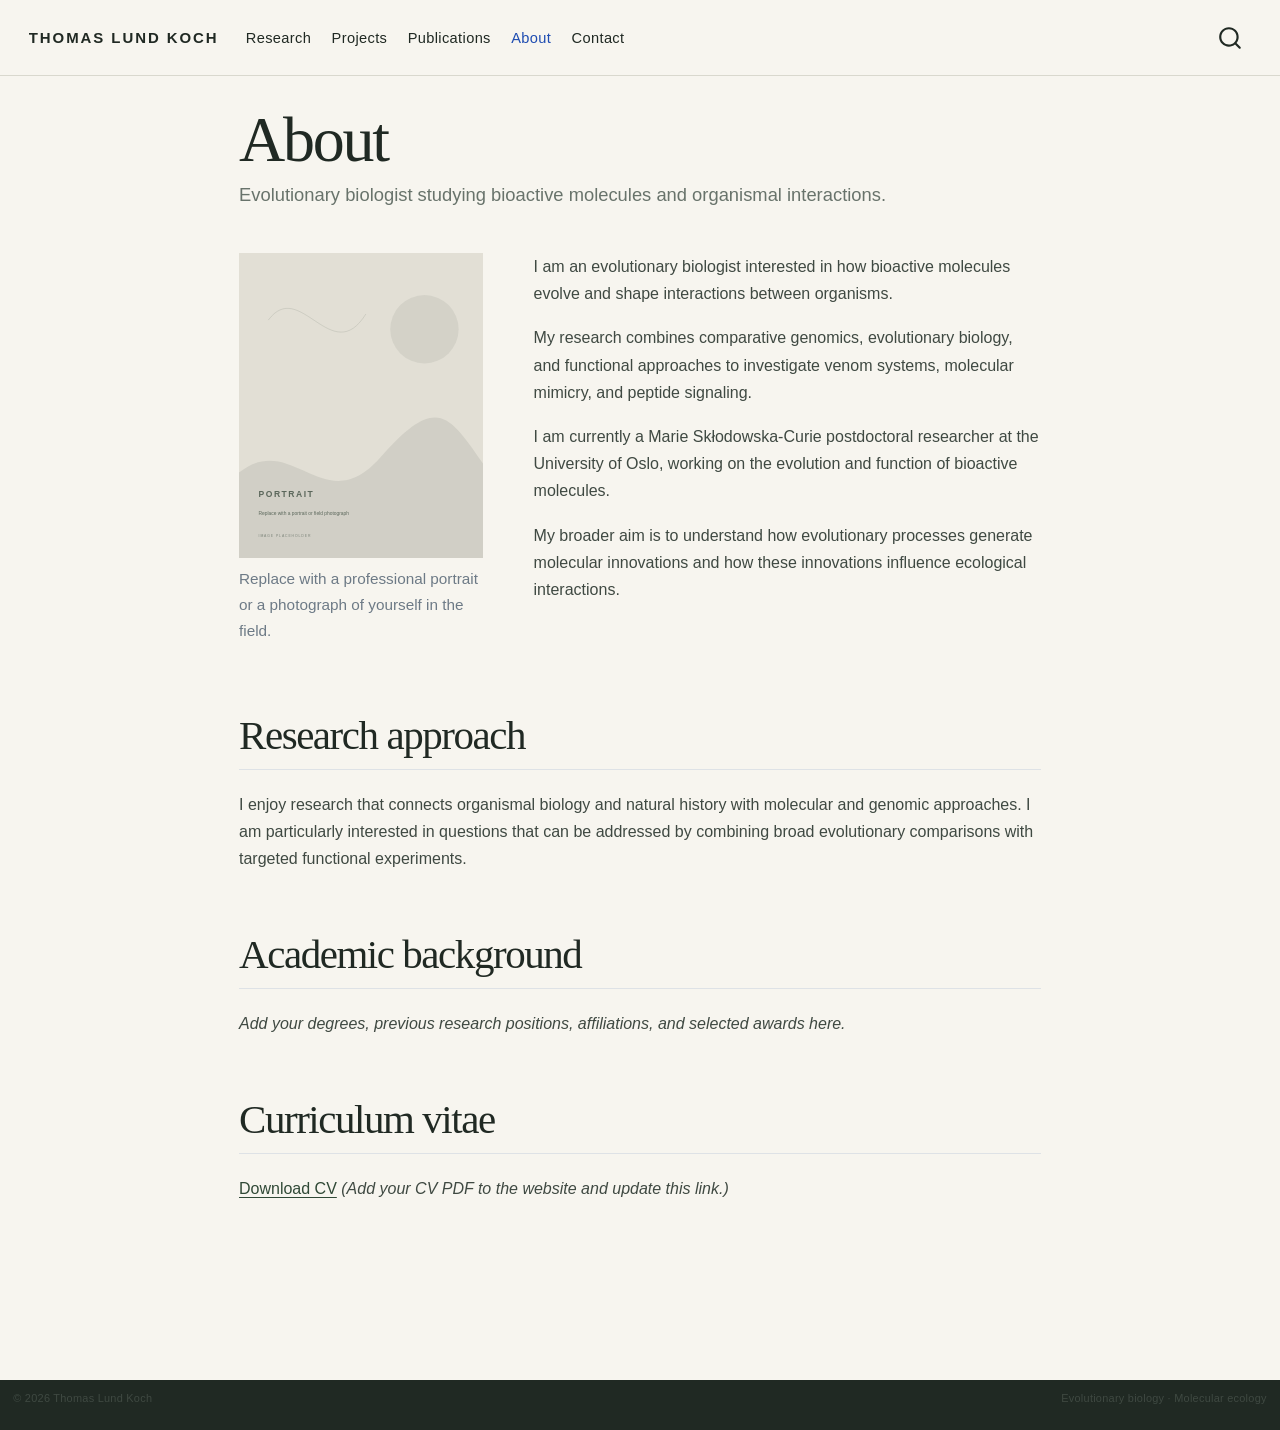
==== docs/about.html @ b904b3fa "initial commit" ====
<!DOCTYPE html>
<html xmlns="http://www.w3.org/1999/xhtml" lang="en" xml:lang="en"><head>

<meta charset="utf-8">
<meta name="generator" content="quarto-1.11.9">

<meta name="viewport" content="width=device-width, initial-scale=1.0, user-scalable=yes">


<title>About – Thomas Lund Koch</title>
<style>
/* Default styles provided by pandoc.
** See https://pandoc.org/MANUAL.html#variables-for-html for config info.
*/
span.smallcaps{font-variant: small-caps;}
div.columns{display: flex; gap: 1.5em;}
div.column{flex: auto;}
@media screen {
div.columns{gap: min(4vw, 1.5em);}
div.column{overflow-x: auto;}
}
div.hanging-indent{margin-left: 1.5em; text-indent: -1.5em;}
ul.task-list{list-style: none;}
ul.task-list li input[type="checkbox"] {
  width: 0.8em;
  margin: 0 0.8em 0.2em -1em; /* quarto-specific, see https://github.com/quarto-dev/quarto-cli/issues/4556 */ 
  vertical-align: middle;
}
</style>


<script src="site_libs/quarto-nav/quarto-nav.js"></script>
<script src="site_libs/clipboard/clipboard.min.js"></script>
<script src="site_libs/quarto-search/autocomplete.umd.js"></script>
<script src="site_libs/quarto-search/fuse.min.js"></script>
<script src="site_libs/quarto-search/quarto-search.js"></script>
<meta name="quarto:offset" content="./">
<script src="site_libs/quarto-html/quarto.js" type="module"></script>
<script src="site_libs/quarto-html/tabsets/tabsets.js" type="module"></script>
<script src="site_libs/quarto-html/scrollable-regions/scrollable-regions.js" type="module"></script>
<script src="site_libs/quarto-html/popper.min.js"></script>
<script src="site_libs/quarto-html/tippy.umd.min.js"></script>
<script src="site_libs/quarto-html/anchor.min.js"></script>
<link href="site_libs/quarto-html/tippy.css" rel="stylesheet">
<link href="site_libs/quarto-html/quarto-syntax-highlighting-63b5708e65d6cd79cd7618c58d0c21e7.css" rel="stylesheet" id="quarto-text-highlighting-styles">
<script src="site_libs/bootstrap/bootstrap.min.js"></script>
<link href="site_libs/bootstrap/bootstrap-icons.css" rel="stylesheet">
<link href="site_libs/bootstrap/bootstrap-33f1bcf235c1fbcba1b344bb60ad3398.min.css" rel="stylesheet" append-hash="true" id="quarto-bootstrap" data-mode="light">
<script id="quarto-search-options" type="application/json">{
  "location": "navbar",
  "copy-button": false,
  "collapse-after": 3,
  "panel-placement": "end",
  "type": "overlay",
  "limit": 50,
  "keyboard-shortcut": [
    "f",
    "/",
    "s"
  ],
  "show-item-context": false,
  "language": {
    "search-no-results-text": "No results",
    "search-matching-documents-text": "matching documents",
    "search-copy-link-title": "Copy link to search",
    "search-hide-matches-text": "Hide additional matches",
    "search-more-match-text": "more match in this document",
    "search-more-matches-text": "more matches in this document",
    "search-clear-button-title": "Clear",
    "search-text-placeholder": "",
    "search-detached-cancel-button-title": "Cancel",
    "search-submit-button-title": "Submit",
    "search-label": "Search"
  }
}</script>
<style>html{ scroll-behavior: smooth; }</style>


<link rel="stylesheet" href="styles.css">
</head>

<body class="nav-fixed fullcontent quarto-light"><a id="quarto-skip-link" class="visually-hidden-focusable" href="#quarto-document-content">Skip to main content</a>

<div id="quarto-search-results"></div>
  <header id="quarto-header" class="headroom fixed-top">
    <nav class="navbar navbar-expand-lg " data-bs-theme="dark" aria-label="Site">
      <div class="navbar-container container-fluid">
      <div class="navbar-brand-container mx-auto">
    <a class="navbar-brand" href="./index.html">
    <span class="navbar-title">THOMAS LUND KOCH</span>
    </a>
  </div>
          <button class="navbar-toggler" type="button" data-bs-toggle="collapse" data-bs-target="#navbarCollapse" aria-controls="navbarCollapse" aria-expanded="false" aria-label="Toggle navigation" onclick="if (window.quartoToggleHeadroom) { window.quartoToggleHeadroom(); }">
  <span class="navbar-toggler-icon"></span>
</button>
          <div class="collapse navbar-collapse" id="navbarCollapse">
            <ul class="navbar-nav navbar-nav-scroll me-auto">
  <li class="nav-item">
    <a class="nav-link" href="./research.html"> 
<span class="menu-text">Research</span></a>
  </li>  
  <li class="nav-item">
    <a class="nav-link" href="./projects.html"> 
<span class="menu-text">Projects</span></a>
  </li>  
  <li class="nav-item">
    <a class="nav-link" href="./publications.html"> 
<span class="menu-text">Publications</span></a>
  </li>  
  <li class="nav-item">
    <a class="nav-link active" href="./about.html" aria-current="page"> 
<span class="menu-text">About</span></a>
  </li>  
  <li class="nav-item">
    <a class="nav-link" href="./contact.html"> 
<span class="menu-text">Contact</span></a>
  </li>  
</ul>
          </div> <!-- /navcollapse -->
            <div class="quarto-navbar-tools">
</div>
            <div id="quarto-search" class="" title="Search"></div>
      </div> <!-- /container-fluid -->
    </nav>
</header>
<!-- content -->
<div id="quarto-content" class="quarto-container page-columns page-rows-contents page-layout-article page-navbar">
<!-- sidebar -->
<!-- margin-sidebar -->
    
<!-- main -->
<main class="content" id="quarto-document-content" tabindex="-1">

<header id="title-block-header" class="quarto-title-block default">
<div class="quarto-title">
<h1 class="title">About</h1>
<p class="subtitle lead">Evolutionary biologist studying bioactive molecules and organismal interactions.</p>
</div>



<div class="quarto-title-meta">

    
  
    
  </div>
  


</header>


<div class="about-grid">
<div class="about-photo">
<div class="quarto-figure quarto-figure-center">
<figure class="figure">
<p><img src="images/portrait-placeholder.svg" class="portrait-image img-fluid figure-img"></p>
<figcaption>Replace with a professional portrait or a photograph of yourself in the field.</figcaption>
</figure>
</div>
</div>
<div class="about-copy">
<p>I am an evolutionary biologist interested in how bioactive molecules evolve and shape interactions between organisms.</p>
<p>My research combines comparative genomics, evolutionary biology, and functional approaches to investigate venom systems, molecular mimicry, and peptide signaling.</p>
<p>I am currently a Marie Skłodowska-Curie postdoctoral researcher at the University of Oslo, working on the evolution and function of bioactive molecules.</p>
<p>My broader aim is to understand how evolutionary processes generate molecular innovations and how these innovations influence ecological interactions.</p>
</div>
</div>
<section id="research-approach" class="level2">
<h2 class="anchored" data-anchor-id="research-approach">Research approach</h2>
<p>I enjoy research that connects organismal biology and natural history with molecular and genomic approaches. I am particularly interested in questions that can be addressed by combining broad evolutionary comparisons with targeted functional experiments.</p>
</section>
<section id="academic-background" class="level2">
<h2 class="anchored" data-anchor-id="academic-background">Academic background</h2>
<p><em>Add your degrees, previous research positions, affiliations, and selected awards here.</em></p>
</section>
<section id="curriculum-vitae" class="level2">
<h2 class="anchored" data-anchor-id="curriculum-vitae">Curriculum vitae</h2>
<p><a href="#">Download CV</a> <em>(Add your CV PDF to the website and update this link.)</em></p>


</section>

</main> <!-- /main -->
<script id="quarto-html-after-body" type="application/javascript">
  window.document.addEventListener("DOMContentLoaded", function (event) {
    const icon = "";
    const anchorJS = new window.AnchorJS();
    anchorJS.options = {
      placement: 'right',
      icon: icon
    };
    anchorJS.add('.anchored');
    const isCodeAnnotation = (el) => {
      for (const clz of el.classList) {
        if (clz.startsWith('code-annotation-')) {                     
          return true;
        }
      }
      return false;
    }
    const onCopySuccess = function(e) {
      // button target
      const button = e.trigger;
      // don't keep focus
      button.blur();
      // flash "checked"
      button.classList.add('code-copy-button-checked');
      var currentTitle = button.getAttribute("title");
      button.setAttribute("title", "Copied!");
      let tooltip;
      if (window.bootstrap) {
        button.setAttribute("data-bs-toggle", "tooltip");
        button.setAttribute("data-bs-placement", "left");
        button.setAttribute("data-bs-title", "Copied!");
        tooltip = new bootstrap.Tooltip(button, 
          { trigger: "manual", 
            customClass: "code-copy-button-tooltip",
            offset: [0, -8]});
        tooltip.show();    
      }
      setTimeout(function() {
        if (tooltip) {
          tooltip.hide();
          button.removeAttribute("data-bs-title");
          button.removeAttribute("data-bs-toggle");
          button.removeAttribute("data-bs-placement");
        }
        button.setAttribute("title", currentTitle);
        button.classList.remove('code-copy-button-checked');
      }, 1000);
      // clear code selection
      e.clearSelection();
    }
    const getTextToCopy = function(trigger) {
      const outerScaffold = trigger.parentElement.cloneNode(true);
      const codeEl = outerScaffold.querySelector('code');
      for (const childEl of codeEl.children) {
        if (isCodeAnnotation(childEl)) {
          childEl.remove();
        }
      }
      return codeEl.innerText;
    }
    const clipboard = new window.ClipboardJS('.code-copy-button:not([data-in-quarto-modal])', {
      text: getTextToCopy
    });
    clipboard.on('success', onCopySuccess);
    if (window.document.getElementById('quarto-embedded-source-code-modal')) {
      const clipboardModal = new window.ClipboardJS('.code-copy-button[data-in-quarto-modal]', {
        text: getTextToCopy,
        container: window.document.getElementById('quarto-embedded-source-code-modal')
      });
      clipboardModal.on('success', onCopySuccess);
    }
      var localhostRegex = new RegExp(/^(?:http|https):\/\/localhost\:?[0-9]*\//);
      var mailtoRegex = new RegExp(/^mailto:/);
        var filterRegex = new RegExp('/' + window.location.host + '/');
      const newWindowLabel = "(opens in a new tab)";
      const newWindowNoteId = "quarto-ext-newwindow-label";
      // Links reference one hidden label through aria-describedby, so the
      // announcement never changes their accessible name.
      var describeNewWindow = (link) => {
        if (!window.document.getElementById(newWindowNoteId)) {
          var newWindowNote = window.document.createElement("span");
          newWindowNote.id = newWindowNoteId;
          newWindowNote.hidden = true;
          newWindowNote.textContent = newWindowLabel;
          window.document.body.appendChild(newWindowNote);
        }
        var describedBy = (link.getAttribute("aria-describedby") || "").split(/\s+/).filter(Boolean);
        if (!describedBy.includes(newWindowNoteId)) {
          describedBy.push(newWindowNoteId);
          link.setAttribute("aria-describedby", describedBy.join(" "));
        }
      }
      var isInternal = (href) => {
          return filterRegex.test(href) || localhostRegex.test(href) || mailtoRegex.test(href);
      }
      // Inspect non-navigation links and adorn them if external
      window.quartoDecorateExternalLinks = function (root) {
     var links = (root || window.document).querySelectorAll('a[href]:not(.nav-link):not(.navbar-brand):not(.toc-action):not(.sidebar-link):not(.sidebar-item-toggle):not(.pagination-link):not(.no-external):not([aria-hidden]):not(.dropdown-item):not(.quarto-navigation-tool):not(.about-link)');
      for (var i=0; i<links.length; i++) {
        const link = links[i];
        if (!isInternal(link.href)) {
          // undo the damage that might have been done by quarto-nav.js in the case of
          // links that we want to consider external
          if (link.dataset.originalHref !== undefined) {
            link.href = link.dataset.originalHref;
          }
            // target, if specified
            link.setAttribute("target", "_blank");
            if (link.getAttribute("rel") === null) {
              link.setAttribute("rel", "noopener");
            }
            describeNewWindow(link);
          if (!link.classList.contains('no-external-icon')) {
          }
        }
      }
      };
      window.quartoDecorateExternalLinks(window.document);
    // Esc closes the popup (WCAG 1.4.13) and focus leaving both trigger and
    // popup closes it (WCAG 2.4.11); tippy handles neither for interactive popups.
    const hideOnEscAndFocusOut = {
      name: 'hideOnEscAndFocusOut',
      defaultValue: true,
      fn(instance) {
        const dismiss = () => {
          // A show scheduled by the trigger delay would otherwise reopen it
          instance.clearDelayTimeouts();
          instance.hide();
        };
        const onKeyDown = (event) => {
          if (event.key !== 'Escape') {
            return;
          }
          // Keep Esc from also reaching page handlers (e.g. reveal.js overview),
          // except an open reveal.js slide menu, which Esc should close too.
          // The menu handles keys only when its keyboard option is on.
          const menuHandlesEsc = window.Reveal?.getPlugin?.('menu')?.isOpen() &&
            window.Reveal.getConfig().menu?.keyboard !== false;
          if (!menuHandlesEsc) {
            event.stopPropagation();
          }
          if (instance.popper.contains(window.document.activeElement)) {
            // Disabled while refocusing so the focus trigger does not reopen it
            instance.disable();
            instance.reference.focus();
            instance.enable();
          }
          dismiss();
        };
        const onFocusOut = (event) => {
          const target = event.relatedTarget;
          if (target && !instance.reference.contains(target) &&
              !instance.popper.contains(target)) {
            dismiss();
          }
        };
        // On the trigger too: a click trigger (code-annotations: select) has no
        // blur handling. Attached for the instance's lifetime so leaving the
        // trigger also cancels a show still pending on the trigger delay.
        instance.reference.addEventListener('focusout', onFocusOut);
        return {
          onShow() {
            window.document.addEventListener('keydown', onKeyDown, true);
            instance.popper.addEventListener('focusout', onFocusOut);
          },
          onHide() {
            window.document.removeEventListener('keydown', onKeyDown, true);
            instance.popper.removeEventListener('focusout', onFocusOut);
          },
          onDestroy() {
            instance.reference.removeEventListener('focusout', onFocusOut);
          },
        };
      },
    };
    function tippyHover(el, contentFn, onTriggerFn, onUntriggerFn) {
      const config = {
        allowHTML: true,
        maxWidth: 500,
        delay: 100,
        arrow: false,
        appendTo: function(el) {
            return el.parentElement;
        },
        interactive: true,
        interactiveBorder: 10,
        theme: 'quarto',
        placement: 'bottom-start',
        plugins: [hideOnEscAndFocusOut],
      };
      if (contentFn) {
        config.content = contentFn;
      }
      if (onTriggerFn) {
        config.onTrigger = onTriggerFn;
      }
      if (onUntriggerFn) {
        config.onUntrigger = onUntriggerFn;
      }
      window.tippy(el, config); 
    }
    const noterefs = window.document.querySelectorAll('a[role="doc-noteref"]');
    for (var i=0; i<noterefs.length; i++) {
      const ref = noterefs[i];
      tippyHover(ref, function() {
        // use id or data attribute instead here
        let href = ref.getAttribute('data-footnote-href') || ref.getAttribute('href');
        try { href = new URL(href).hash; } catch {}
        const id = href.replace(/^#\/?/, "");
        const note = window.document.getElementById(id);
        if (note) {
          return note.innerHTML;
        } else {
          return "";
        }
      });
    }
    const xrefs = window.document.querySelectorAll('a.quarto-xref');
    const processXRef = (id, note) => {
      // Strip column container classes
      const stripColumnClz = (el) => {
        el.classList.remove("page-full", "page-columns");
        if (el.children) {
          for (const child of el.children) {
            stripColumnClz(child);
          }
        }
      }
      stripColumnClz(note)
      if (id === null || id.startsWith('sec-')) {
        // Special case sections, only their first couple elements
        const container = document.createElement("div");
        if (note.children && note.children.length > 2) {
          container.appendChild(note.children[0].cloneNode(true));
          for (let i = 1; i < note.children.length; i++) {
            const child = note.children[i];
            if (child.tagName === "P" && child.innerText === "") {
              continue;
            } else {
              container.appendChild(child.cloneNode(true));
              break;
            }
          }
          if (window.Quarto?.typesetMath) {
            window.Quarto.typesetMath(container);
          }
          return container.innerHTML
        } else {
          if (window.Quarto?.typesetMath) {
            window.Quarto.typesetMath(note);
          }
          return note.innerHTML;
        }
      } else {
        // Remove any anchor links if they are present
        const anchorLink = note.querySelector('a.anchorjs-link');
        if (anchorLink) {
          anchorLink.remove();
        }
        if (window.Quarto?.typesetMath) {
          window.Quarto.typesetMath(note);
        }
        if (note.classList.contains("callout")) {
          return note.outerHTML;
        } else {
          return note.innerHTML;
        }
      }
    }
    for (var i=0; i<xrefs.length; i++) {
      const xref = xrefs[i];
      tippyHover(xref, undefined, function(instance) {
        instance.disable();
        let url = xref.getAttribute('href');
        let hash = undefined; 
        if (url.startsWith('#')) {
          hash = url;
        } else {
          try { hash = new URL(url).hash; } catch {}
        }
        if (hash) {
          const id = hash.replace(/^#\/?/, "");
          const note = window.document.getElementById(id);
          if (note !== null) {
            try {
              const html = processXRef(id, note.cloneNode(true));
              instance.setContent(html);
            } finally {
              instance.enable();
              instance.show();
            }
          } else {
            // See if we can fetch this
            fetch(url.split('#')[0])
            .then(res => res.text())
            .then(html => {
              const parser = new DOMParser();
              const htmlDoc = parser.parseFromString(html, "text/html");
              const note = htmlDoc.getElementById(id);
              if (note !== null) {
                const html = processXRef(id, note);
                instance.setContent(html);
              } 
            }).finally(() => {
              instance.enable();
              instance.show();
            });
          }
        } else {
          // See if we can fetch a full url (with no hash to target)
          // This is a special case and we should probably do some content thinning / targeting
          fetch(url)
          .then(res => res.text())
          .then(html => {
            const parser = new DOMParser();
            const htmlDoc = parser.parseFromString(html, "text/html");
            const note = htmlDoc.querySelector('main.content');
            if (note !== null) {
              // This should only happen for chapter cross references
              // (since there is no id in the URL)
              // remove the first header
              if (note.children.length > 0 && note.children[0].tagName === "HEADER") {
                note.children[0].remove();
              }
              const html = processXRef(null, note);
              instance.setContent(html);
            } 
          }).finally(() => {
            instance.enable();
            instance.show();
          });
        }
      }, function(instance) {
      });
    }
        let selectedAnnoteEl;
        const selectorForAnnotation = ( cell, annotation) => {
          let cellAttr = 'data-code-cell="' + cell + '"';
          let lineAttr = 'data-code-annotation="' +  annotation + '"';
          const selector = 'span[' + cellAttr + '][' + lineAttr + ']';
          return selector;
        }
        const selectCodeLines = (annoteEl) => {
          const doc = window.document;
          const targetCell = annoteEl.getAttribute("data-target-cell");
          const targetAnnotation = annoteEl.getAttribute("data-target-annotation");
          const annoteSpan = window.document.querySelector(selectorForAnnotation(targetCell, targetAnnotation));
          const lines = annoteSpan.getAttribute("data-code-lines").split(",");
          const lineIds = lines.map((line) => {
            return targetCell + "-" + line;
          })
          // Each band is positioned against its own containing block, which is
          // not the offsetParent of the lines, so place it from client rects.
          const placeBand = (band, firstEl, lastEl, codeBlock) => {
            const container = band.offsetParent;
            if (container === null) {
              return;
            }
            const containerRect = container.getBoundingClientRect();
            // Reveal.js scales slides with a transform, so convert client
            // pixels back to the CSS pixels of the container.
            const scale = containerRect.height / container.offsetHeight || 1;
            const firstRect = firstEl.getBoundingClientRect();
            const lastRect = lastEl.getBoundingClientRect();
            const top = (firstRect.top - containerRect.top) / scale - container.clientTop + container.scrollTop;
            const height = (lastRect.bottom - firstRect.top) / scale;
            band.style.top = top - 2 + "px";
            band.style.height = height + 4 + "px";
            if (codeBlock) {
              // Without the copy button wrapper, the containing block is wider
              // than the code block, so span the code block explicitly.
              const blockRect = codeBlock.getBoundingClientRect();
              band.style.left = (blockRect.left - containerRect.left) / scale - container.clientLeft + container.scrollLeft + "px";
              band.style.width = blockRect.width / scale + "px";
            }
          };
          if (lineIds.length > 0) {
            const el = window.document.getElementById(lineIds[0]);
            const lastEl = window.document.getElementById(lineIds[lineIds.length - 1]);
            const parent = el.parentElement.parentElement;
            // cook up a div (if necessary) and position it
            let div = window.document.getElementById("code-annotation-line-highlight");
            if (div === null) {
              div = window.document.createElement("div");
              div.setAttribute("id", "code-annotation-line-highlight");
              div.style.position = 'absolute';
              parent.appendChild(div);
            }
            placeBand(div, el, lastEl, parent.closest("div.sourceCode") || parent);
            let gutterDiv = window.document.getElementById("code-annotation-line-highlight-gutter");
            if (gutterDiv === null) {
              gutterDiv = window.document.createElement("div");
              gutterDiv.setAttribute("id", "code-annotation-line-highlight-gutter");
              gutterDiv.style.position = 'absolute';
              const codeCell = window.document.getElementById(targetCell);
              const gutter = codeCell.querySelector('.code-annotation-gutter');
              gutter.appendChild(gutterDiv);
            }
            placeBand(gutterDiv, el, lastEl);
            selectedAnnoteEl = annoteEl;
          }
        };
        const unselectCodeLines = () => {
          const elementsIds = ["code-annotation-line-highlight", "code-annotation-line-highlight-gutter"];
          elementsIds.forEach((elId) => {
            const div = window.document.getElementById(elId);
            if (div) {
              div.remove();
            }
          });
          selectedAnnoteEl = undefined;
        };
          // Handle positioning of the toggle
      window.addEventListener(
        "resize",
        throttle(() => {
          elRect = undefined;
          if (selectedAnnoteEl) {
            selectCodeLines(selectedAnnoteEl);
          }
        }, 10)
      );
      function throttle(fn, ms) {
      let throttle = false;
      let timer;
        return (...args) => {
          if(!throttle) { // first call gets through
              fn.apply(this, args);
              throttle = true;
          } else { // all the others get throttled
              if(timer) clearTimeout(timer); // cancel #2
              timer = setTimeout(() => {
                fn.apply(this, args);
                timer = throttle = false;
              }, ms);
          }
        };
      }
        // Attach click handler to the DT
        const annoteDls = window.document.querySelectorAll('dt[data-target-cell]');
        for (const annoteDlNode of annoteDls) {
          annoteDlNode.addEventListener('click', (event) => {
            const clickedEl = event.target;
            if (clickedEl !== selectedAnnoteEl) {
              unselectCodeLines();
              const activeEl = window.document.querySelector('dt[data-target-cell].code-annotation-active');
              if (activeEl) {
                activeEl.classList.remove('code-annotation-active');
              }
              selectCodeLines(clickedEl);
              clickedEl.classList.add('code-annotation-active');
            } else {
              // Unselect the line
              unselectCodeLines();
              clickedEl.classList.remove('code-annotation-active');
            }
          });
        }
    const findCites = (el) => {
      const parentEl = el.parentElement;
      if (parentEl) {
        const cites = parentEl.dataset.cites;
        if (cites) {
          return {
            el,
            cites: cites.split(' ')
          };
        } else {
          return findCites(el.parentElement)
        }
      } else {
        return undefined;
      }
    };
    var bibliorefs = window.document.querySelectorAll('a[role="doc-biblioref"]');
    for (var i=0; i<bibliorefs.length; i++) {
      const ref = bibliorefs[i];
      const citeInfo = findCites(ref);
      if (citeInfo) {
        tippyHover(citeInfo.el, function() {
          var popup = window.document.createElement('div');
          citeInfo.cites.forEach(function(cite) {
            var citeDiv = window.document.createElement('div');
            citeDiv.classList.add('hanging-indent');
            citeDiv.classList.add('csl-entry');
            var biblioDiv = window.document.getElementById('ref-' + cite);
            if (biblioDiv) {
              citeDiv.innerHTML = biblioDiv.innerHTML;
            }
            popup.appendChild(citeDiv);
          });
          return popup.innerHTML;
        });
      }
    }
  });
  </script>
  <script type="application/javascript">
  window.quartoScrollableRegionsLabels = {"code":"Scrollable code","output":"Scrollable output"};
  </script>
</div> <!-- /content -->
<footer class="footer">
  <div class="nav-footer">
    <div class="nav-footer-left">
<p>© 2026 Thomas Lund Koch</p>
</div>   
    <div class="nav-footer-center">
      &nbsp;
    </div>
    <div class="nav-footer-right">
<p>Evolutionary biology · Molecular ecology</p>
</div>
  </div>
</footer>




<script src="site_libs/quarto-html/zenscroll-min.js"></script>
</body></html>
---- docs/site_libs/quarto-html/tippy.css ----
.tippy-box[data-animation=fade][data-state=hidden]{opacity:0}[data-tippy-root]{max-width:calc(100vw - 10px)}.tippy-box{position:relative;background-color:#333;color:#fff;border-radius:4px;font-size:14px;line-height:1.4;white-space:normal;outline:0;transition-property:transform,visibility,opacity}.tippy-box[data-placement^=top]>.tippy-arrow{bottom:0}.tippy-box[data-placement^=top]>.tippy-arrow:before{bottom:-7px;left:0;border-width:8px 8px 0;border-top-color:initial;transform-origin:center top}.tippy-box[data-placement^=bottom]>.tippy-arrow{top:0}.tippy-box[data-placement^=bottom]>.tippy-arrow:before{top:-7px;left:0;border-width:0 8px 8px;border-bottom-color:initial;transform-origin:center bottom}.tippy-box[data-placement^=left]>.tippy-arrow{right:0}.tippy-box[data-placement^=left]>.tippy-arrow:before{border-width:8px 0 8px 8px;border-left-color:initial;right:-7px;transform-origin:center left}.tippy-box[data-placement^=right]>.tippy-arrow{left:0}.tippy-box[data-placement^=right]>.tippy-arrow:before{left:-7px;border-width:8px 8px 8px 0;border-right-color:initial;transform-origin:center right}.tippy-box[data-inertia][data-state=visible]{transition-timing-function:cubic-bezier(.54,1.5,.38,1.11)}.tippy-arrow{width:16px;height:16px;color:#333}.tippy-arrow:before{content:"";position:absolute;border-color:transparent;border-style:solid}.tippy-content{position:relative;padding:5px 9px;z-index:1}
---- docs/site_libs/quarto-html/quarto-syntax-highlighting-63b5708e65d6cd79cd7618c58d0c21e7.css ----
/* quarto syntax highlight colors */
:root {
  --quarto-hl-ot-color: #003B4F;
  --quarto-hl-at-color: #657422;
  --quarto-hl-ss-color: #20794D;
  --quarto-hl-an-color: #5E5E5E;
  --quarto-hl-fu-color: #4758AB;
  --quarto-hl-st-color: #20794D;
  --quarto-hl-cf-color: #003B4F;
  --quarto-hl-op-color: #5E5E5E;
  --quarto-hl-er-color: #AD0000;
  --quarto-hl-bn-color: #AD0000;
  --quarto-hl-al-color: #AD0000;
  --quarto-hl-va-color: #111111;
  --quarto-hl-bu-color: inherit;
  --quarto-hl-ex-color: inherit;
  --quarto-hl-pp-color: #AD0000;
  --quarto-hl-in-color: #5E5E5E;
  --quarto-hl-vs-color: #20794D;
  --quarto-hl-wa-color: #5E5E5E;
  --quarto-hl-do-color: #5E5E5E;
  --quarto-hl-im-color: #00769E;
  --quarto-hl-ch-color: #20794D;
  --quarto-hl-dt-color: #AD0000;
  --quarto-hl-fl-color: #AD0000;
  --quarto-hl-co-color: #5E5E5E;
  --quarto-hl-cv-color: #5E5E5E;
  --quarto-hl-cn-color: #8f5902;
  --quarto-hl-sc-color: #5E5E5E;
  --quarto-hl-dv-color: #AD0000;
  --quarto-hl-kw-color: #003B4F;
}

/* other quarto variables */
:root {
  --quarto-font-monospace: SFMono-Regular, Menlo, Monaco, Consolas, "Liberation Mono", "Courier New", monospace;
}

/* syntax highlight based on Pandoc's rules */
pre > code.sourceCode > span {
  color: #003B4F;
}

code.sourceCode > span {
  color: #003B4F;
}

div.sourceCode,
div.sourceCode pre.sourceCode {
  color: #003B4F;
}

/* Normal */
code span {
  color: #003B4F;
}

/* Alert */
code span.al {
  color: #AD0000;
  font-style: inherit;
}

/* Annotation */
code span.an {
  color: #5E5E5E;
  font-style: inherit;
}

/* Attribute */
code span.at {
  color: #657422;
  font-style: inherit;
}

/* BaseN */
code span.bn {
  color: #AD0000;
  font-style: inherit;
}

/* BuiltIn */
code span.bu {
  font-style: inherit;
}

/* ControlFlow */
code span.cf {
  color: #003B4F;
  font-weight: bold;
  font-style: inherit;
}

/* Char */
code span.ch {
  color: #20794D;
  font-style: inherit;
}

/* Constant */
code span.cn {
  color: #8f5902;
  font-style: inherit;
}

/* Comment */
code span.co {
  color: #5E5E5E;
  font-style: inherit;
}

/* CommentVar */
code span.cv {
  color: #5E5E5E;
  font-style: italic;
}

/* Documentation */
code span.do {
  color: #5E5E5E;
  font-style: italic;
}

/* DataType */
code span.dt {
  color: #AD0000;
  font-style: inherit;
}

/* DecVal */
code span.dv {
  color: #AD0000;
  font-style: inherit;
}

/* Error */
code span.er {
  color: #AD0000;
  font-style: inherit;
}

/* Extension */
code span.ex {
  font-style: inherit;
}

/* Float */
code span.fl {
  color: #AD0000;
  font-style: inherit;
}

/* Function */
code span.fu {
  color: #4758AB;
  font-style: inherit;
}

/* Import */
code span.im {
  color: #00769E;
  font-style: inherit;
}

/* Information */
code span.in {
  color: #5E5E5E;
  font-style: inherit;
}

/* Keyword */
code span.kw {
  color: #003B4F;
  font-weight: bold;
  font-style: inherit;
}

/* Operator */
code span.op {
  color: #5E5E5E;
  font-style: inherit;
}

/* Other */
code span.ot {
  color: #003B4F;
  font-style: inherit;
}

/* Preprocessor */
code span.pp {
  color: #AD0000;
  font-style: inherit;
}

/* SpecialChar */
code span.sc {
  color: #5E5E5E;
  font-style: inherit;
}

/* SpecialString */
code span.ss {
  color: #20794D;
  font-style: inherit;
}

/* String */
code span.st {
  color: #20794D;
  font-style: inherit;
}

/* Variable */
code span.va {
  color: #111111;
  font-style: inherit;
}

/* VerbatimString */
code span.vs {
  color: #20794D;
  font-style: inherit;
}

/* Warning */
code span.wa {
  color: #5E5E5E;
  font-style: italic;
}

.prevent-inlining {
  content: "</";
}

/*# sourceMappingURL=054cc16b9e9817627be6994582d2ffb5.css.map */
---- docs/styles.css ----
/* ---------------------------------------------------------
   Thomas Lund Koch — natural-history / editorial theme
   --------------------------------------------------------- */

:root {
  --paper: #f7f5ef;
  --paper-deep: #efede4;
  --ink: #202923;
  --muted: #68736b;
  --green: #526b55;
  --green-dark: #304936;
  --line: #d9d8ce;
  --serif: Georgia, "Times New Roman", serif;
  --sans: Inter, "Avenir Next", Avenir, "Segoe UI", sans-serif;
}

body {
  background: var(--paper);
  color: var(--ink);
  font-family: var(--sans);
  font-size: 16px;
  line-height: 1.7;
}

.navbar {
  border-bottom: 1px solid var(--line);
  box-shadow: none;
  min-height: 76px;
}

.navbar-brand {
  font-family: var(--sans);
  font-size: .88rem;
  font-weight: 700;
  letter-spacing: .13em;
}

.navbar .nav-link {
  font-size: .86rem;
  letter-spacing: .025em;
}

#quarto-content {
  max-width: 1180px;
  margin: 0 auto;
}

main.content {
  padding-top: 2.5rem;
  padding-bottom: 5rem;
}

h1, h2, h3, h4 {
  color: var(--ink);
}

h1, h2 {
  font-family: var(--serif);
  font-weight: 400;
  letter-spacing: -.035em;
}

h1 { font-size: clamp(2.5rem, 5vw, 4.4rem); line-height: 1.08; }
h2 { font-size: clamp(2rem, 3.2vw, 2.8rem); margin-top: 3.4rem; margin-bottom: 1.25rem; }
h3 { font-family: var(--serif); font-size: 1.55rem; font-weight: 400; line-height: 1.2; }

p { color: #3f4942; }
a { color: var(--green-dark); text-decoration-thickness: 1px; text-underline-offset: 3px; }
a:hover { color: #7a5a36; }

.hero-grid {
  display: grid;
  grid-template-columns: 1fr 1.05fr;
  gap: clamp(2rem, 5vw, 5rem);
  align-items: center;
  padding: 2.2rem 0 4.5rem;
}

.hero-copy h1 {
  max-width: 620px;
  margin: 1.15rem 0 1.5rem;
}

.hero-copy > p {
  max-width: 550px;
  font-size: 1.12rem;
  line-height: 1.8;
}

.eyebrow, .intro-label, .card-kicker, .contact-label {
  color: var(--green);
  font-size: .7rem;
  font-weight: 700;
  letter-spacing: .16em;
  text-transform: uppercase;
}

.hero-image { min-width: 0; }
.hero-photo {
  width: 100%;
  height: 560px;
  max-height: 62vh;
  object-fit: cover;
  display: block;
  border-radius: 2px;
}
.image-caption {
  margin-top: .65rem;
  color: var(--muted);
  font-size: .75rem;
  letter-spacing: .035em;
}

.hero-links {
  display: flex;
  align-items: center;
  flex-wrap: wrap;
  gap: 1.5rem;
  margin-top: 2rem;
}
.button-primary {
  display: inline-block;
  padding: .82rem 1.2rem;
  background: var(--green-dark);
  color: #fff !important;
  text-decoration: none;
  font-size: .85rem;
  letter-spacing: .02em;
}
.button-primary:hover { background: var(--green); }
.text-link { font-size: .9rem; font-weight: 600; text-decoration: none; }
.hero-note {
  margin-top: 3rem;
  padding-top: 1rem;
  border-top: 1px solid var(--line);
  color: var(--muted);
  font-size: .78rem;
  max-width: 430px;
}

.intro-band {
  display: grid;
  grid-template-columns: 180px 1fr;
  gap: 2rem;
  padding: 2.5rem 0;
  border-top: 1px solid var(--line);
  border-bottom: 1px solid var(--line);
  align-items: start;
}
.intro-text {
  max-width: 850px;
  font-family: var(--serif);
  font-size: clamp(1.5rem, 2.7vw, 2.3rem);
  line-height: 1.35;
  letter-spacing: -.02em;
}

.research-grid {
  display: grid;
  grid-template-columns: repeat(3, 1fr);
  gap: 1.5rem;
  margin: 2rem 0 3rem;
}
.research-card {
  min-width: 0;
  padding-bottom: 1.25rem;
  border-bottom: 1px solid var(--line);
}
.card-image {
  width: 100%;
  aspect-ratio: 4 / 3;
  object-fit: cover;
  display: block;
  margin-bottom: 1.25rem;
}
.card-kicker { font-size: .65rem; margin-bottom: .55rem; }
.research-card h3 { margin: 0 0 .7rem; }
.research-card p { font-size: .9rem; line-height: 1.65; }
.card-link { font-size: .82rem; font-weight: 650; text-decoration: none; }

.approach-strip {
  display: flex;
  flex-wrap: wrap;
  gap: .6rem;
  margin: 1.5rem 0 3rem;
}
.approach-strip span {
  border: 1px solid var(--line);
  border-radius: 99px;
  padding: .45rem .8rem;
  color: #47544a;
  font-size: .78rem;
}

.closing-note {
  margin-top: 4rem;
  padding: 2rem;
  background: var(--paper-deep);
}
.closing-note p { margin-bottom: .5rem; }

.project-list { margin-top: 2rem; }
.project-row {
  display: grid;
  grid-template-columns: 220px 1fr;
  gap: 2rem;
  padding: 1.5rem 0;
  border-bottom: 1px solid var(--line);
  align-items: center;
}
.project-thumb {
  width: 100%;
  aspect-ratio: 4 / 3;
  object-fit: cover;
}
.project-row h3 { margin: .25rem 0 .5rem; }
.project-row h3 a { text-decoration: none; }
.project-row p { margin: 0; max-width: 700px; }

.project-hero {
  width: 100%;
  max-height: 480px;
  object-fit: cover;
  margin: 1rem 0 2rem;
}
.project-callout {
  margin: 2rem 0;
  padding: 1.5rem 1.7rem;
  background: var(--paper-deep);
  border-left: 3px solid var(--green);
}
.project-callout p { margin-bottom: 0; }

.about-grid {
  display: grid;
  grid-template-columns: minmax(220px, .72fr) 1.5fr;
  gap: 3rem;
  align-items: start;
  margin: 2rem 0 3rem;
}
.portrait-image {
  width: 100%;
  aspect-ratio: 4 / 5;
  object-fit: cover;
}
.about-copy p:first-child { margin-top: 0; }

.publication-placeholder, .contact-panel {
  margin-top: 2rem;
  padding: 1.5rem;
  background: var(--paper-deep);
}
.contact-label { margin-top: 1rem; margin-bottom: .25rem; }
.contact-label:first-child { margin-top: 0; }

#quarto-content .quarto-title-block .title {
  font-family: var(--serif);
  font-size: clamp(2.6rem, 5vw, 4rem);
  font-weight: 400;
  letter-spacing: -.035em;
}
.subtitle { color: var(--muted); max-width: 760px; font-size: 1.08rem; }

.nav-footer {
  border-top: 0;
  font-size: .78rem;
  letter-spacing: .02em;
}

@media (max-width: 850px) {
  .hero-grid { grid-template-columns: 1fr; gap: 2rem; padding-top: 1rem; }
  .hero-photo { height: 420px; max-height: none; }
  .research-grid { grid-template-columns: 1fr 1fr; }
  .intro-band { grid-template-columns: 1fr; gap: .8rem; }
}

@media (max-width: 580px) {
  main.content { padding-top: 1.3rem; }
  .hero-photo { height: 330px; }
  .research-grid { grid-template-columns: 1fr; }
  .project-row { grid-template-columns: 1fr; gap: 1rem; }
  .project-thumb { max-height: 240px; }
  .about-grid { grid-template-columns: 1fr; gap: 1.5rem; }
  .about-photo { max-width: 300px; }
  .intro-band { padding: 1.8rem 0; }
}
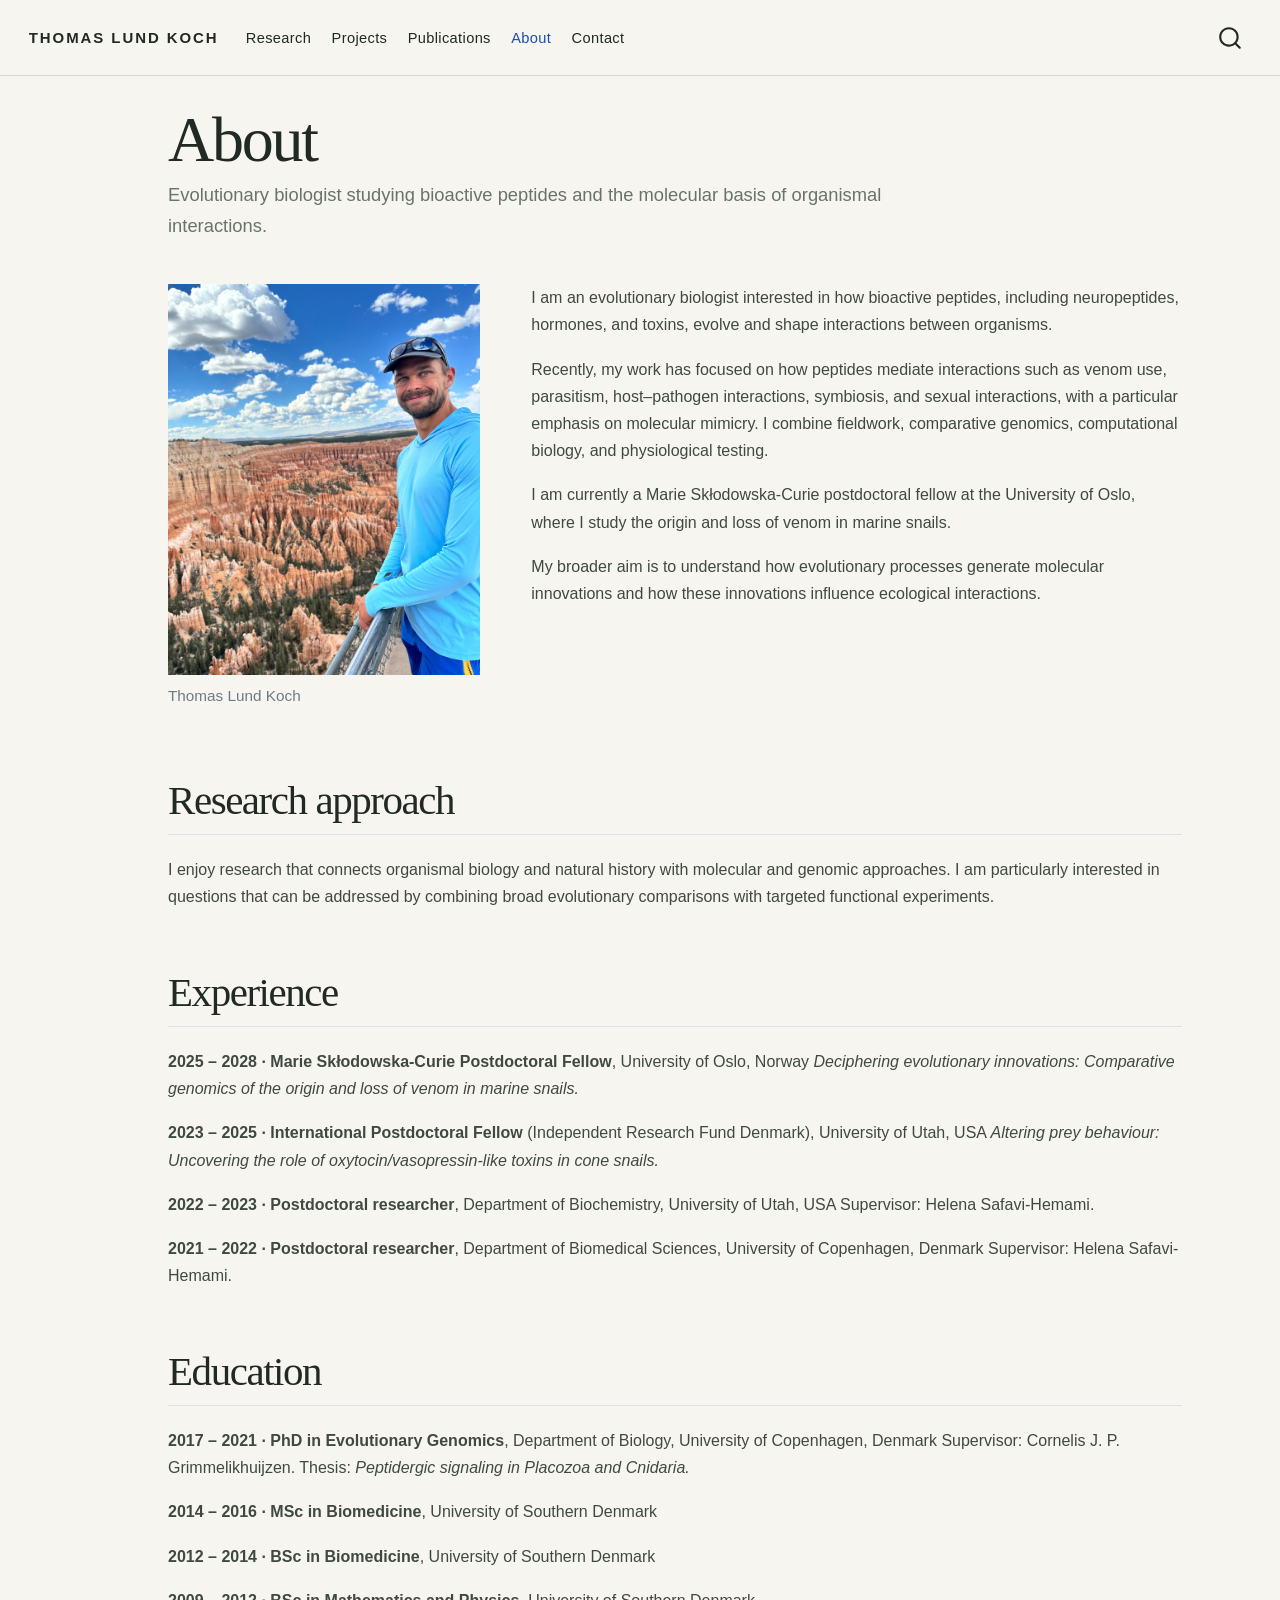
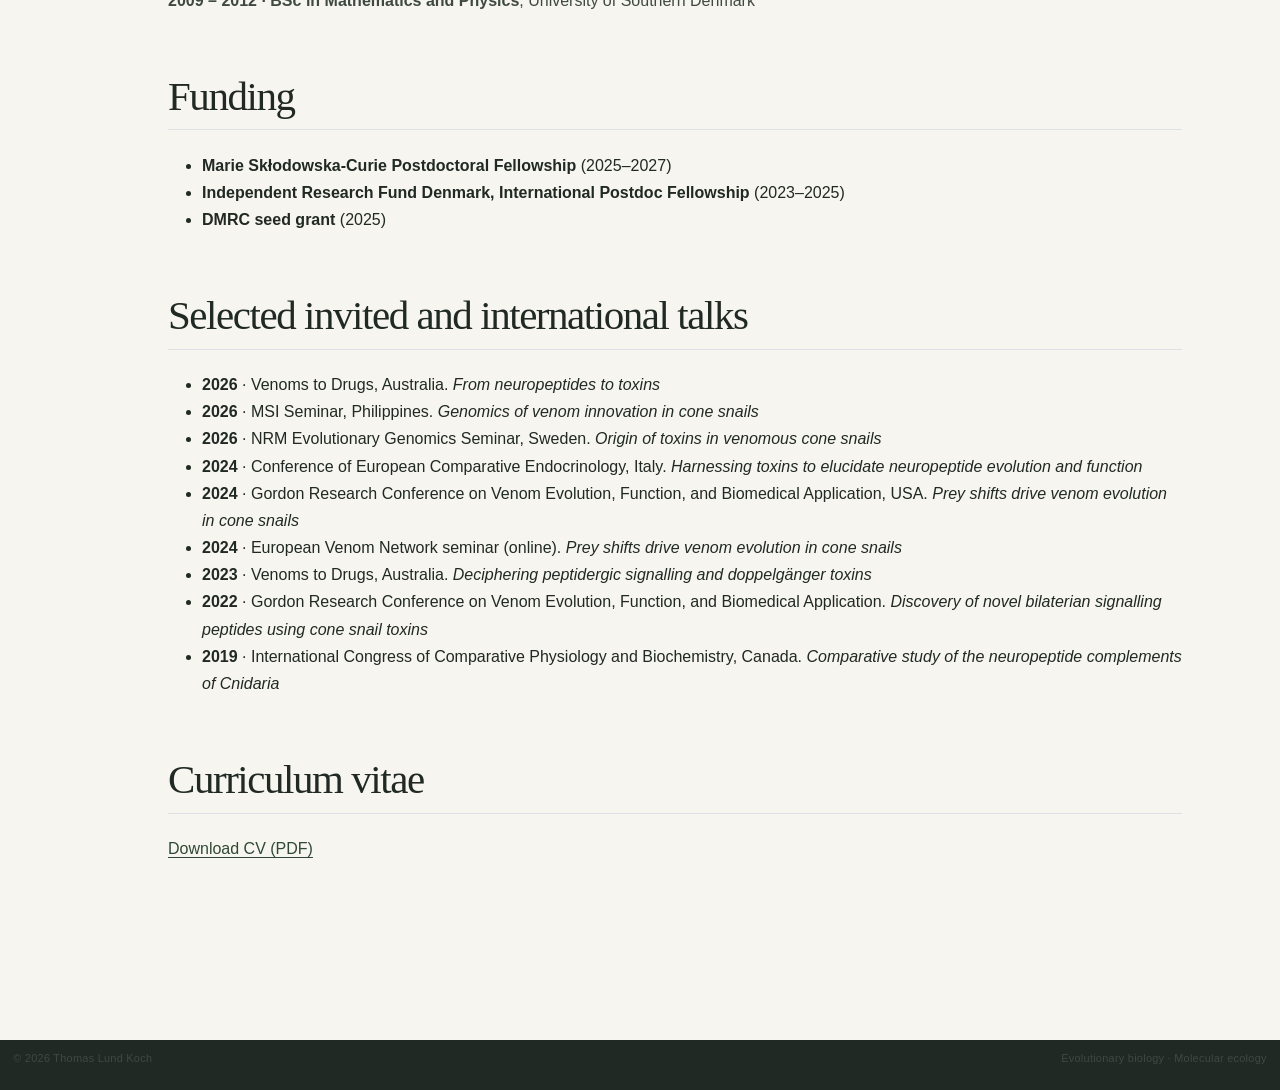
==== commit 4942964a: "Update site: new index, about, research, and publications pages" ====
--- a/docs/about.html
+++ b/docs/about.html
@@ -45,7 +45,7 @@
 <link href="site_libs/quarto-html/quarto-syntax-highlighting-63b5708e65d6cd79cd7618c58d0c21e7.css" rel="stylesheet" id="quarto-text-highlighting-styles">
 <script src="site_libs/bootstrap/bootstrap.min.js"></script>
 <link href="site_libs/bootstrap/bootstrap-icons.css" rel="stylesheet">
-<link href="site_libs/bootstrap/bootstrap-33f1bcf235c1fbcba1b344bb60ad3398.min.css" rel="stylesheet" append-hash="true" id="quarto-bootstrap" data-mode="light">
+<link href="site_libs/bootstrap/bootstrap-488295349c9a15e4b0f288c9e996d0d8.min.css" rel="stylesheet" append-hash="true" id="quarto-bootstrap" data-mode="light">
 <script id="quarto-search-options" type="application/json">{
   "location": "navbar",
   "copy-button": false,
@@ -134,7 +134,7 @@
 <header id="title-block-header" class="quarto-title-block default">
 <div class="quarto-title">
 <h1 class="title">About</h1>
-<p class="subtitle lead">Evolutionary biologist studying bioactive molecules and organismal interactions.</p>
+<p class="subtitle lead">Evolutionary biologist studying bioactive peptides and the molecular basis of organismal interactions.</p>
 </div>
 
 
@@ -155,15 +155,15 @@
 <div class="about-photo">
 <div class="quarto-figure quarto-figure-center">
 <figure class="figure">
-<p><img src="images/portrait-placeholder.svg" class="portrait-image img-fluid figure-img"></p>
-<figcaption>Replace with a professional portrait or a photograph of yourself in the field.</figcaption>
+<p><img src="images/thomas.jpg" class="portrait-image img-fluid figure-img"></p>
+<figcaption>Thomas Lund Koch</figcaption>
 </figure>
 </div>
 </div>
 <div class="about-copy">
-<p>I am an evolutionary biologist interested in how bioactive molecules evolve and shape interactions between organisms.</p>
-<p>My research combines comparative genomics, evolutionary biology, and functional approaches to investigate venom systems, molecular mimicry, and peptide signaling.</p>
-<p>I am currently a Marie Skłodowska-Curie postdoctoral researcher at the University of Oslo, working on the evolution and function of bioactive molecules.</p>
+<p>I am an evolutionary biologist interested in how bioactive peptides, including neuropeptides, hormones, and toxins, evolve and shape interactions between organisms.</p>
+<p>Recently, my work has focused on how peptides mediate interactions such as venom use, parasitism, host–pathogen interactions, symbiosis, and sexual interactions, with a particular emphasis on molecular mimicry. I combine fieldwork, comparative genomics, computational biology, and physiological testing.</p>
+<p>I am currently a Marie Skłodowska-Curie postdoctoral fellow at the University of Oslo, where I study the origin and loss of venom in marine snails.</p>
 <p>My broader aim is to understand how evolutionary processes generate molecular innovations and how these innovations influence ecological interactions.</p>
 </div>
 </div>
@@ -171,13 +171,45 @@
 <h2 class="anchored" data-anchor-id="research-approach">Research approach</h2>
 <p>I enjoy research that connects organismal biology and natural history with molecular and genomic approaches. I am particularly interested in questions that can be addressed by combining broad evolutionary comparisons with targeted functional experiments.</p>
 </section>
-<section id="academic-background" class="level2">
-<h2 class="anchored" data-anchor-id="academic-background">Academic background</h2>
-<p><em>Add your degrees, previous research positions, affiliations, and selected awards here.</em></p>
+<section id="experience" class="level2">
+<h2 class="anchored" data-anchor-id="experience">Experience</h2>
+<p><strong>2025 – 2028 · Marie Skłodowska-Curie Postdoctoral Fellow</strong>, University of Oslo, Norway <em>Deciphering evolutionary innovations: Comparative genomics of the origin and loss of venom in marine snails.</em></p>
+<p><strong>2023 – 2025 · International Postdoctoral Fellow</strong> (Independent Research Fund Denmark), University of Utah, USA <em>Altering prey behaviour: Uncovering the role of oxytocin/vasopressin-like toxins in cone snails.</em></p>
+<p><strong>2022 – 2023 · Postdoctoral researcher</strong>, Department of Biochemistry, University of Utah, USA Supervisor: Helena Safavi-Hemami.</p>
+<p><strong>2021 – 2022 · Postdoctoral researcher</strong>, Department of Biomedical Sciences, University of Copenhagen, Denmark Supervisor: Helena Safavi-Hemami.</p>
+</section>
+<section id="education" class="level2">
+<h2 class="anchored" data-anchor-id="education">Education</h2>
+<p><strong>2017 – 2021 · PhD in Evolutionary Genomics</strong>, Department of Biology, University of Copenhagen, Denmark Supervisor: Cornelis J. P. Grimmelikhuijzen. Thesis: <em>Peptidergic signaling in Placozoa and Cnidaria.</em></p>
+<p><strong>2014 – 2016 · MSc in Biomedicine</strong>, University of Southern Denmark</p>
+<p><strong>2012 – 2014 · BSc in Biomedicine</strong>, University of Southern Denmark</p>
+<p><strong>2009 – 2012 · BSc in Mathematics and Physics</strong>, University of Southern Denmark</p>
+</section>
+<section id="funding" class="level2">
+<h2 class="anchored" data-anchor-id="funding">Funding</h2>
+<ul>
+<li><strong>Marie Skłodowska-Curie Postdoctoral Fellowship</strong> (2025–2027)</li>
+<li><strong>Independent Research Fund Denmark, International Postdoc Fellowship</strong> (2023–2025)</li>
+<li><strong>DMRC seed grant</strong> (2025)</li>
+</ul>
+</section>
+<section id="selected-invited-and-international-talks" class="level2">
+<h2 class="anchored" data-anchor-id="selected-invited-and-international-talks">Selected invited and international talks</h2>
+<ul>
+<li><strong>2026</strong> · Venoms to Drugs, Australia. <em>From neuropeptides to toxins</em></li>
+<li><strong>2026</strong> · MSI Seminar, Philippines. <em>Genomics of venom innovation in cone snails</em></li>
+<li><strong>2026</strong> · NRM Evolutionary Genomics Seminar, Sweden. <em>Origin of toxins in venomous cone snails</em></li>
+<li><strong>2024</strong> · Conference of European Comparative Endocrinology, Italy. <em>Harnessing toxins to elucidate neuropeptide evolution and function</em></li>
+<li><strong>2024</strong> · Gordon Research Conference on Venom Evolution, Function, and Biomedical Application, USA. <em>Prey shifts drive venom evolution in cone snails</em></li>
+<li><strong>2024</strong> · European Venom Network seminar (online). <em>Prey shifts drive venom evolution in cone snails</em></li>
+<li><strong>2023</strong> · Venoms to Drugs, Australia. <em>Deciphering peptidergic signalling and doppelgänger toxins</em></li>
+<li><strong>2022</strong> · Gordon Research Conference on Venom Evolution, Function, and Biomedical Application. <em>Discovery of novel bilaterian signalling peptides using cone snail toxins</em></li>
+<li><strong>2019</strong> · International Congress of Comparative Physiology and Biochemistry, Canada. <em>Comparative study of the neuropeptide complements of Cnidaria</em></li>
+</ul>
 </section>
 <section id="curriculum-vitae" class="level2">
 <h2 class="anchored" data-anchor-id="curriculum-vitae">Curriculum vitae</h2>
-<p><a href="#">Download CV</a> <em>(Add your CV PDF to the website and update this link.)</em></p>
+<p><a href="files/Thomas-Lund-Koch-CV.pdf">Download CV (PDF)</a></p>
 
 
 </section>
